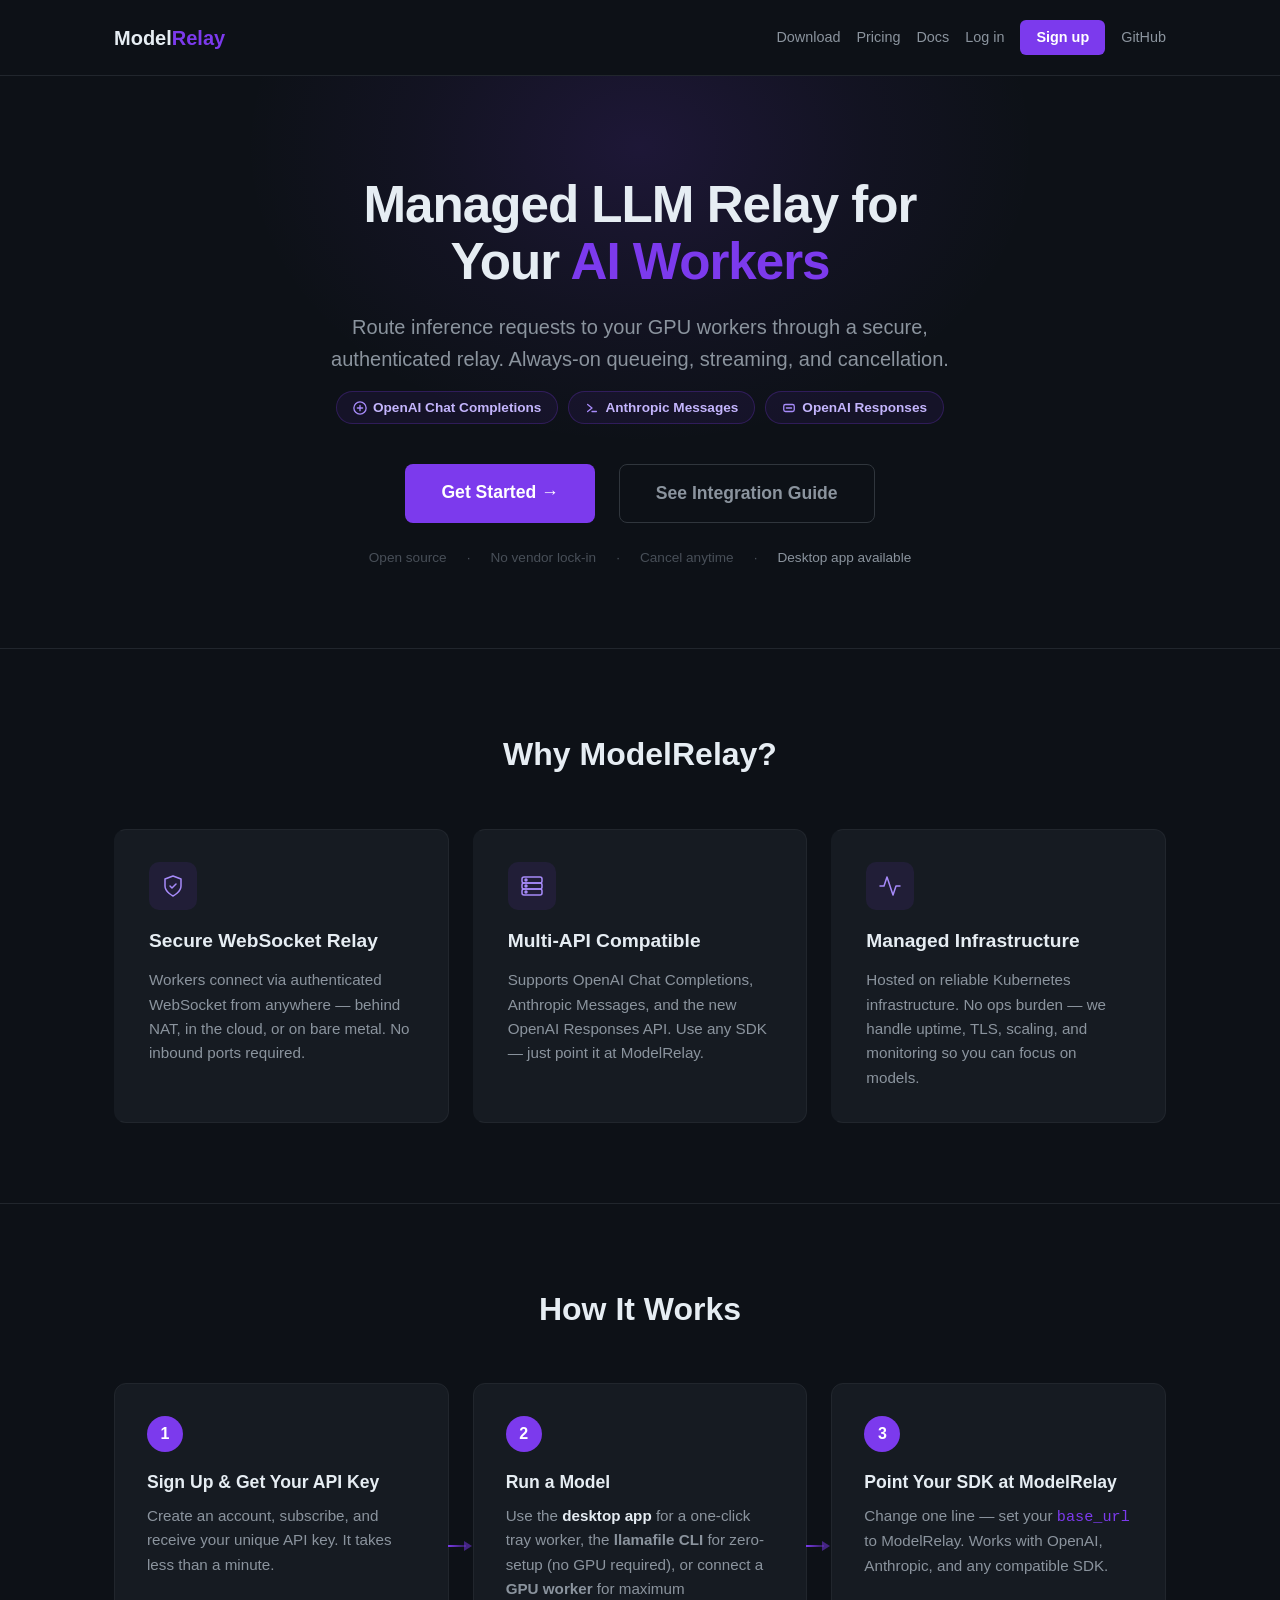
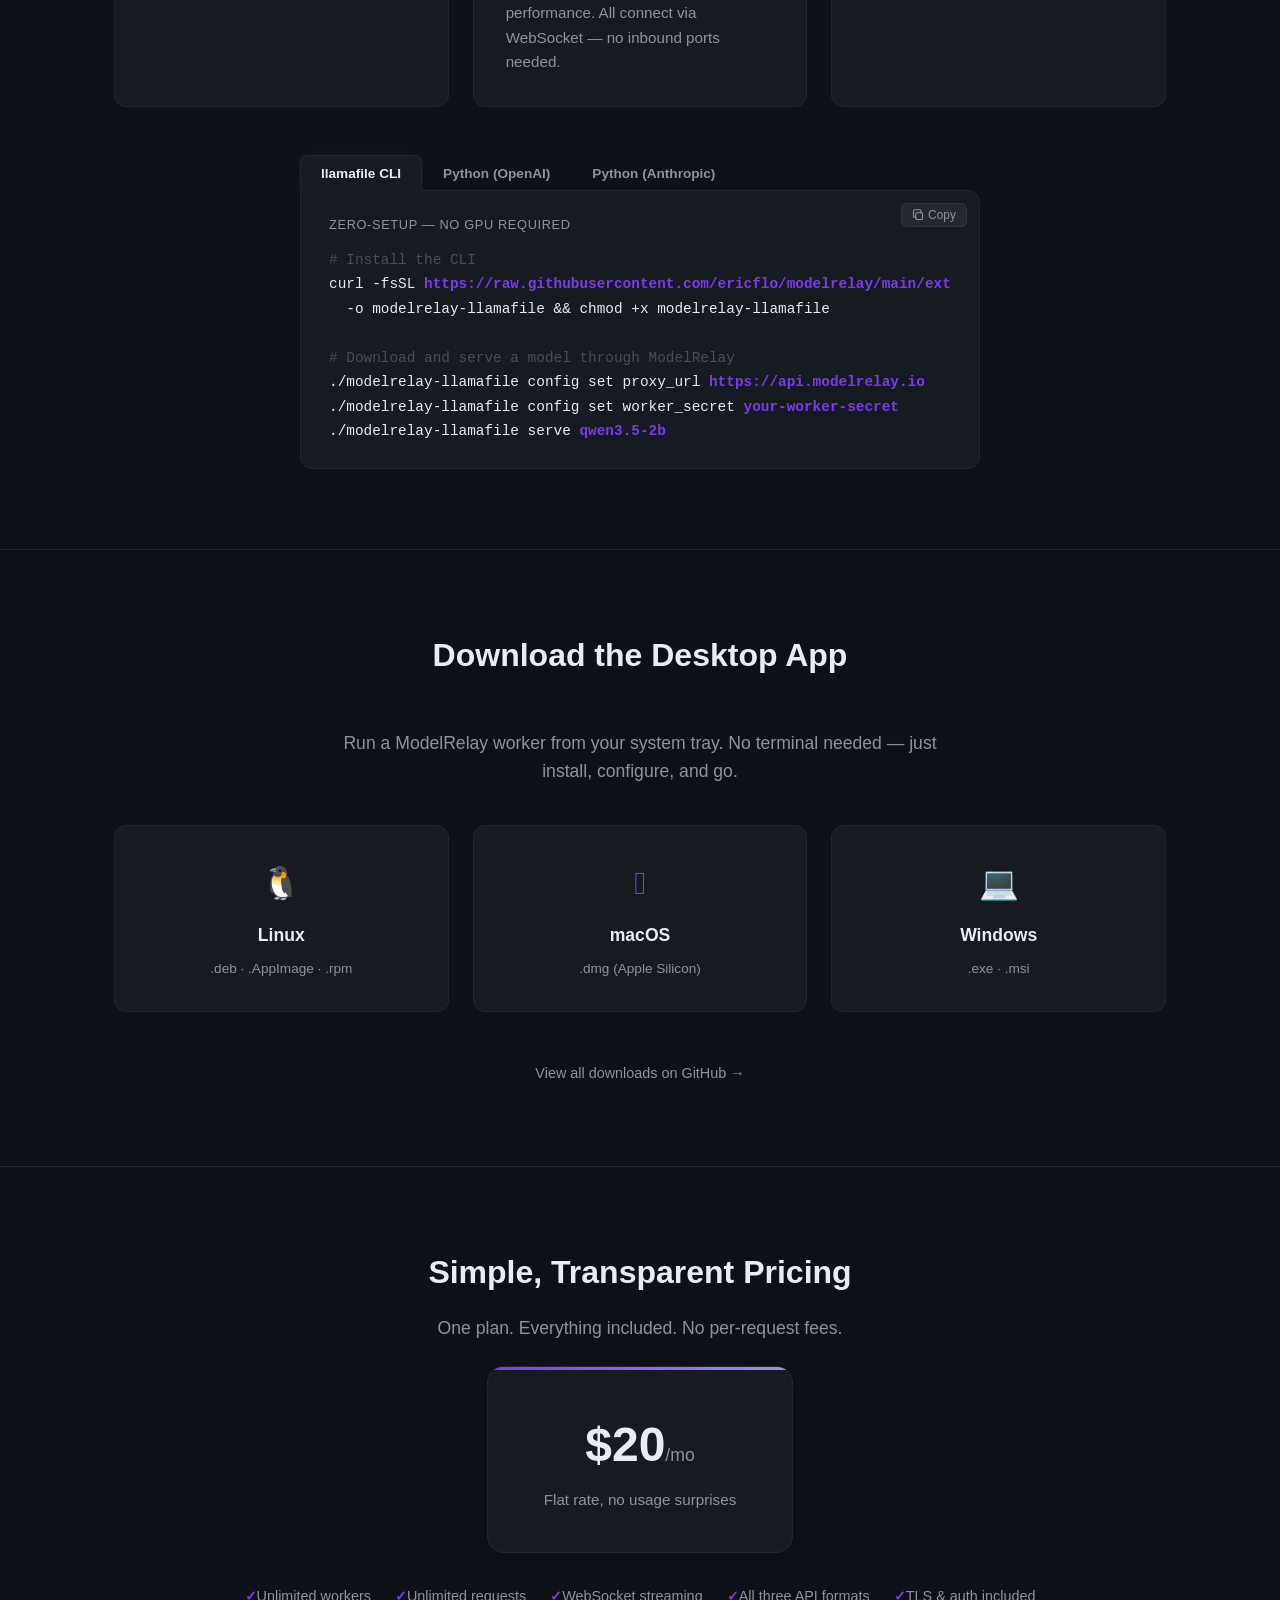
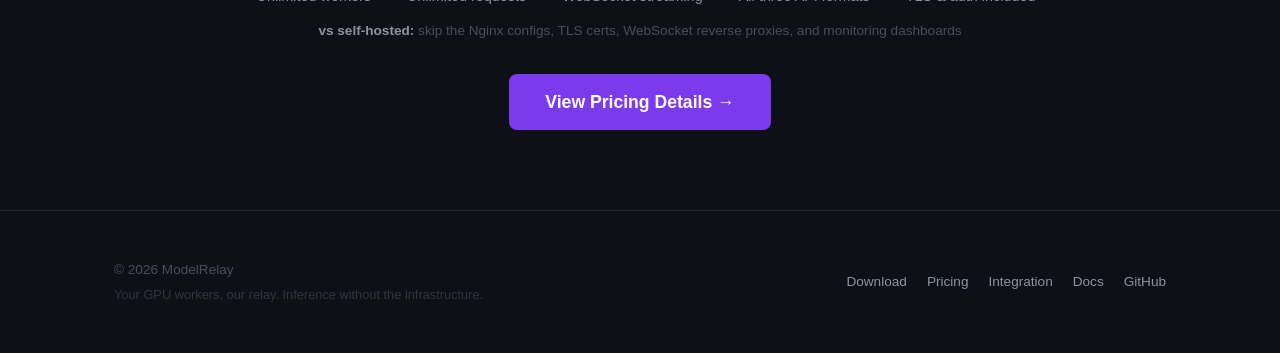
==== crates/modelrelay-cloud/templates/index.html @ edf6e0c9 "Bump landing page download links to desktop-v0.1.1" ====
<!DOCTYPE html>
<html lang="en">
<head>
  <meta charset="utf-8">
  <meta name="viewport" content="width=device-width, initial-scale=1">
  <title>ModelRelay — Managed LLM Relay for Your AI Workers</title>
  <link rel="icon" href="data:image/svg+xml,<svg xmlns='http://www.w3.org/2000/svg' viewBox='0 0 100 100'><rect width='100' height='100' rx='20' fill='%237c3aed'/><text x='50' y='72' font-size='60' font-weight='bold' text-anchor='middle' fill='white'>M</text></svg>">
  <meta name="description" content="Run your local GPU workers behind a managed cloud relay. OpenAI, Anthropic, and Responses API compatible. One endpoint, automatic load balancing, zero DevOps.">
  <link rel="canonical" href="https://modelrelay.io">
  <!-- Open Graph -->
  <meta property="og:title" content="ModelRelay — Managed LLM Relay for Your AI Workers">
  <meta property="og:description" content="Route inference to your own GPU workers through a secure relay. OpenAI, Anthropic, and Responses API compatible.">
  <meta property="og:type" content="website">
  <meta property="og:url" content="https://modelrelay.io">
  <!-- Twitter Card -->
  <meta name="twitter:card" content="summary">
  <meta name="twitter:title" content="ModelRelay — Managed LLM Relay for Your AI Workers">
  <meta name="twitter:description" content="Route inference to your own GPU workers through a secure relay. OpenAI, Anthropic, and Responses API compatible.">
  <!-- Favicon -->
  <link rel="icon" type="image/svg+xml" href="data:image/svg+xml,%3Csvg xmlns='http://www.w3.org/2000/svg' viewBox='0 0 32 32'%3E%3Crect width='32' height='32' rx='6' fill='%237c3aed'/%3E%3Cpath d='M8 10h4l4 6-4 6H8l4-6-4-6zm12 0h4l4 6-4 6h-4l4-6-4-6z' fill='white'/%3E%3C/svg%3E">
  <style>
    *, *::before, *::after { box-sizing: border-box; margin: 0; padding: 0; }
    body {
      font-family: -apple-system, BlinkMacSystemFont, "Segoe UI", Roboto, Helvetica, Arial, sans-serif;
      background: #0d1117; color: #e6edf3; line-height: 1.6;
      overflow-x: hidden;
    }
    a { color: #7c3aed; text-decoration: none; }
    a:hover { text-decoration: underline; }

    /* Skip navigation */
    .skip-nav {
      position: absolute; top: -100%; left: 16px; z-index: 1000;
      background: #7c3aed; color: #fff; padding: 8px 16px; border-radius: 0 0 8px 8px;
      font-size: 0.9rem; font-weight: 600; text-decoration: none;
      transition: top 0.2s;
    }
    .skip-nav:focus { top: 0; text-decoration: none; }

    /* Focus indicators */
    :focus-visible {
      outline: 2px solid #7c3aed;
      outline-offset: 2px;
    }
    input:focus-visible { outline: none; }

    .container { max-width: 1100px; margin: 0 auto; padding: 0 24px; }

    /* Scroll animations */
    .fade-in {
      opacity: 0; transform: translateY(24px);
      transition: opacity 0.7s ease, transform 0.7s ease;
    }
    .fade-in.visible { opacity: 1; transform: translateY(0); }

    /* Nav */
    nav { padding: 20px 0; border-bottom: 1px solid #21262d; }
    nav .container { display: flex; justify-content: space-between; align-items: center; }
    .logo { font-size: 1.25rem; font-weight: 700; color: #e6edf3; text-decoration: none; }
    .logo:hover { text-decoration: none; }
    .logo span { color: #7c3aed; }
    .nav-links { display: flex; align-items: center; gap: 16px; }
    .nav-links a { color: #8b949e; font-size: 0.9rem; }
    .nav-links a:hover { color: #e6edf3; text-decoration: none; }
    .nav-links .btn-signup {
      background: #7c3aed; color: #fff; padding: 6px 16px; border-radius: 6px;
      font-weight: 600; font-size: 0.9rem;
    }
    .nav-links .btn-signup:hover { background: #6d28d9; color: #fff; }

    /* Hamburger */
    .nav-hamburger {
      display: none; background: none; border: none; cursor: pointer; padding: 4px;
      flex-direction: column; justify-content: center; align-items: center; gap: 5px;
    }
    .nav-hamburger span {
      display: block; width: 22px; height: 2px; background: #8b949e; border-radius: 1px;
      transition: transform 0.25s, opacity 0.25s;
    }
    .nav-hamburger:hover span { background: #e6edf3; }
    .nav-hamburger.open span:nth-child(1) { transform: translateY(7px) rotate(45deg); }
    .nav-hamburger.open span:nth-child(2) { opacity: 0; }
    .nav-hamburger.open span:nth-child(3) { transform: translateY(-7px) rotate(-45deg); }

    /* Hero */
    .hero { text-align: center; padding: 100px 0 80px; position: relative; overflow: hidden; }
    .hero::before {
      content: ''; position: absolute; top: -40%; left: 50%; transform: translateX(-50%);
      width: 800px; height: 600px;
      background: radial-gradient(ellipse at center, rgba(124,58,237,0.15) 0%, rgba(124,58,237,0.05) 40%, transparent 70%);
      pointer-events: none; z-index: 0;
    }
    .hero .container { position: relative; z-index: 1; }
    .hero h1 { font-size: 3.2rem; font-weight: 800; margin-bottom: 20px; line-height: 1.12; letter-spacing: -0.02em; }
    .hero h1 span { color: #7c3aed; }
    .hero p { font-size: 1.25rem; color: #8b949e; max-width: 680px; margin: 0 auto 16px; }
    .hero .api-badges { display: flex; gap: 10px; justify-content: center; flex-wrap: wrap; margin-bottom: 40px; }
    .hero .api-badge {
      display: inline-flex; align-items: center; gap: 6px;
      padding: 5px 16px; border-radius: 20px;
      font-size: 0.85rem; font-weight: 600;
      background: rgba(124,58,237,0.08); border: 1px solid rgba(124,58,237,0.25); color: #c4b5fd;
      transition: border-color 0.2s, box-shadow 0.2s;
    }
    .hero .api-badge:hover {
      border-color: rgba(124,58,237,0.5);
      box-shadow: 0 0 12px rgba(124,58,237,0.15);
    }
    .hero .api-badge svg { flex-shrink: 0; }
    .btn {
      display: inline-block; padding: 14px 36px; background: #7c3aed; color: #fff;
      border-radius: 8px; font-size: 1.1rem; font-weight: 600;
      transition: background 0.2s, box-shadow 0.2s;
    }
    .btn:hover { background: #6d28d9; text-decoration: none; box-shadow: 0 0 20px rgba(124,58,237,0.3); }
    .btn-outline {
      display: inline-block; padding: 14px 36px; background: transparent; color: #8b949e;
      border: 1px solid #30363d; border-radius: 8px; font-size: 1.1rem; font-weight: 600;
      transition: border-color 0.2s, color 0.2s; margin-left: 12px;
    }
    .btn-outline:hover { border-color: #7c3aed; color: #e6edf3; text-decoration: none; }
    .hero-cta { display: flex; gap: 12px; justify-content: center; flex-wrap: wrap; margin-bottom: 24px; }
    .trust-signals {
      display: flex; gap: 20px; justify-content: center; flex-wrap: wrap;
      color: #484f58; font-size: 0.85rem; font-weight: 500;
    }
    .trust-signals span { display: inline-flex; align-items: center; gap: 4px; }

    /* Features */
    .features { padding: 80px 0; border-top: 1px solid #21262d; }
    .features h2 { text-align: center; font-size: 2rem; margin-bottom: 48px; }
    .feature-grid { display: grid; grid-template-columns: repeat(auto-fit, minmax(300px, 1fr)); gap: 24px; }
    .feature-card {
      background: #161b22; border: 1px solid #21262d; border-radius: 12px; padding: 32px;
      transition: transform 0.25s ease, box-shadow 0.25s ease, border-color 0.25s ease;
      border-left: 3px solid transparent;
    }
    .feature-card:hover {
      transform: translateY(-4px);
      box-shadow: 0 8px 24px rgba(0,0,0,0.3);
      border-left-color: #7c3aed;
    }
    .feature-icon {
      display: flex; align-items: center; justify-content: center;
      width: 48px; height: 48px; border-radius: 10px;
      background: rgba(124,58,237,0.1); margin-bottom: 16px;
    }
    .feature-icon svg { width: 24px; height: 24px; }
    .feature-card h3 { font-size: 1.2rem; margin-bottom: 12px; color: #e6edf3; }
    .feature-card p { color: #8b949e; font-size: 0.95rem; }

    /* How It Works */
    .how-it-works { padding: 80px 0; border-top: 1px solid #21262d; }
    .how-it-works h2 { text-align: center; font-size: 2rem; margin-bottom: 48px; }
    .steps { display: grid; grid-template-columns: repeat(auto-fit, minmax(280px, 1fr)); gap: 24px; margin-bottom: 48px; position: relative; }
    .step {
      background: #161b22; border: 1px solid #21262d; border-radius: 12px; padding: 32px;
      position: relative;
    }
    .step-number {
      display: inline-flex; align-items: center; justify-content: center;
      width: 36px; height: 36px; background: #7c3aed; color: #fff;
      border-radius: 50%; font-weight: 700; font-size: 1rem; margin-bottom: 16px;
    }
    .step h3 { font-size: 1.1rem; margin-bottom: 8px; color: #e6edf3; }
    .step p { color: #8b949e; font-size: 0.95rem; }
    .step-connector {
      display: none; position: absolute; top: 50%; right: -24px; width: 24px; height: 2px;
      z-index: 1;
    }
    .step-connector::before {
      content: ''; position: absolute; top: 0; left: 0; right: 6px; height: 2px;
      background: linear-gradient(90deg, #7c3aed, rgba(124,58,237,0.3));
    }
    .step-connector::after {
      content: ''; position: absolute; top: -4px; right: 0; width: 0; height: 0;
      border-top: 5px solid transparent; border-bottom: 5px solid transparent;
      border-left: 8px solid rgba(124,58,237,0.5);
    }
    @media (min-width: 769px) {
      .steps { grid-template-columns: repeat(3, 1fr); }
      .step-connector { display: block; }
    }

    /* Code example with copy */
    .code-example {
      background: #161b22; border: 1px solid #21262d; border-radius: 12px;
      padding: 24px 28px; max-width: 680px; margin: 0 auto; text-align: left;
      position: relative;
    }
    .code-example .code-label {
      font-size: 0.8rem; color: #8b949e; margin-bottom: 12px; text-transform: uppercase;
      letter-spacing: 0.05em;
    }
    .code-example pre {
      font-family: "SFMono-Regular", Consolas, "Liberation Mono", Menlo, monospace;
      font-size: 0.9rem; line-height: 1.7; color: #e6edf3; overflow-x: auto; margin: 0;
    }
    .code-example .comment { color: #484f58; }
    .code-example .highlight { color: #7c3aed; font-weight: 600; }
    .copy-btn {
      position: absolute; top: 12px; right: 12px;
      background: rgba(255,255,255,0.06); border: 1px solid #30363d; border-radius: 6px;
      color: #8b949e; padding: 4px 10px; font-size: 0.75rem; font-family: inherit;
      cursor: pointer; transition: color 0.15s, background 0.15s, border-color 0.15s;
      display: flex; align-items: center; gap: 4px;
    }
    .copy-btn:hover { color: #e6edf3; background: rgba(255,255,255,0.1); border-color: #484f58; }
    .copy-btn.copied { color: #3fb950; border-color: rgba(63,185,80,0.3); }

    /* Code Tabs */
    .code-tabs { display: flex; gap: 0; margin-bottom: -1px; position: relative; z-index: 1; }
    .code-tab {
      padding: 10px 20px; font-size: 0.85rem; font-weight: 600; color: #8b949e;
      background: transparent; border: 1px solid transparent; border-bottom: none;
      border-radius: 8px 8px 0 0; cursor: pointer; font-family: inherit;
      transition: color 0.15s, background 0.15s;
    }
    .code-tab:hover { color: #e6edf3; }
    .code-tab.active {
      color: #e6edf3; background: #161b22; border-color: #21262d;
      box-shadow: 0 -2px 8px rgba(124,58,237,0.08);
    }
    .code-panel { display: none; }
    .code-panel.active { display: block; }

    /* Pricing CTA */
    .pricing-cta { padding: 80px 0; border-top: 1px solid #21262d; text-align: center; }
    .pricing-cta h2 { font-size: 2rem; margin-bottom: 16px; }
    .pricing-cta p { color: #8b949e; font-size: 1.1rem; margin-bottom: 24px; }
    .pricing-card {
      display: inline-block; background: #161b22; border: 1px solid #21262d; border-radius: 16px;
      padding: 40px 56px; margin-bottom: 24px;
      box-shadow: 0 4px 24px rgba(0,0,0,0.2);
      position: relative; overflow: hidden;
    }
    .pricing-card::before {
      content: ''; position: absolute; top: 0; left: 0; right: 0; height: 3px;
      background: linear-gradient(90deg, #7c3aed, #a78bfa);
    }
    .price-highlight { font-size: 3rem; font-weight: 800; color: #e6edf3; margin-bottom: 4px; }
    .price-highlight .price-unit { font-size: 1.1rem; font-weight: 400; color: #8b949e; }
    .price-detail { color: #8b949e; margin-bottom: 0; font-size: 0.95rem; }
    .pricing-cta .includes { display: flex; flex-wrap: wrap; gap: 12px 24px; justify-content: center; margin-bottom: 12px; color: #8b949e; font-size: 0.9rem; }
    .pricing-cta .includes span::before { content: "\2713 "; color: #7c3aed; font-weight: 700; }
    .pricing-compare {
      font-size: 0.85rem; color: #484f58; margin-bottom: 32px;
    }
    .pricing-compare strong { color: #8b949e; font-weight: 600; }

    /* Footer */
    footer { padding: 48px 0; border-top: 1px solid #21262d; }
    .footer-content { display: flex; justify-content: space-between; align-items: center; flex-wrap: wrap; gap: 16px; }
    .footer-left { color: #484f58; font-size: 0.85rem; }
    .footer-tagline { color: #30363d; font-size: 0.8rem; margin-top: 4px; }
    .footer-links { display: flex; gap: 20px; }
    .footer-links a { color: #8b949e; font-size: 0.85rem; }
    .footer-links a:hover { color: #e6edf3; }

    /* Tablet */
    @media (max-width: 768px) {
      .hero { padding: 64px 0 48px; }
      .hero h1 { font-size: 2rem; }
      .hero p { font-size: 1.05rem; }
      .hero::before { width: 500px; height: 400px; }
      .features, .how-it-works, .pricing-cta { padding: 48px 0; }
      .features h2, .how-it-works h2, .pricing-cta h2 { font-size: 1.6rem; margin-bottom: 32px; }
      .feature-grid, .steps { grid-template-columns: 1fr; }
      .code-example pre { font-size: 0.8rem; }
      .nav-hamburger { display: flex; }
      .nav-links {
        display: none; position: absolute; top: 100%; left: 0; right: 0;
        flex-direction: column; align-items: stretch; gap: 0;
        background: #161b22; border-bottom: 1px solid #21262d;
        padding: 8px 24px 16px; z-index: 100;
      }
      .nav-links.open { display: flex; }
      .nav-links a { font-size: 0.9rem; padding: 10px 0; border-bottom: 1px solid #21262d; }
      .nav-links a:last-child { border-bottom: none; }
      .nav-links .btn-signup { text-align: center; margin-top: 8px; border-bottom: none; }
      .btn-outline { margin-left: 0; }
      .pricing-card { padding: 32px 28px; }
      .footer-content { flex-direction: column; text-align: center; }
    }

    /* Mobile */
    @media (max-width: 480px) {
      .container { padding: 0 16px; }
      .hero { padding: 48px 0 36px; }
      .hero h1 { font-size: 1.6rem; }
      .hero p { font-size: 0.95rem; margin-bottom: 12px; }
      .hero-cta { flex-direction: column; }
      .hero::before { width: 360px; height: 300px; }
      .btn, .btn-outline { display: block; width: 100%; text-align: center; padding: 14px 20px; margin-left: 0; }
      .features, .how-it-works, .pricing-cta { padding: 36px 0; }
      .features h2, .how-it-works h2, .pricing-cta h2 { font-size: 1.4rem; margin-bottom: 24px; }
      .feature-card, .step { padding: 24px; }
      .code-example { padding: 16px; }
      .code-example pre { font-size: 0.75rem; }
      .price-highlight { font-size: 2.2rem; }
      .pricing-card { padding: 28px 20px; }
      .nav-links .btn-signup { padding: 10px 12px; }
      .trust-signals { flex-direction: column; gap: 6px; }
    }
  </style>
</head>
<body>
  <a href="#main-content" class="skip-nav">Skip to content</a>
  <nav role="navigation" aria-label="Main navigation">
    <div class="container">
      <a href="/" class="logo">Model<span>Relay</span></a>
      <button class="nav-hamburger" aria-label="Toggle menu" onclick="this.classList.toggle('open');this.nextElementSibling.classList.toggle('open')">
        <span></span><span></span><span></span>
      </button>
      <div class="nav-links">
        <a href="#download">Download</a>
        <a href="/pricing">Pricing</a>
        <a href="https://ericflo.github.io/modelrelay/" target="_blank" rel="noopener">Docs</a>
        <a href="/login">Log in</a>
        <a class="btn-signup" href="/signup">Sign up</a>
        <a href="https://github.com/ericflo/modelrelay" target="_blank" rel="noopener">GitHub</a>
      </div>
    </div>
  </nav>

  <main id="main-content">
  <section class="hero">
    <div class="container">
      <h1>Managed LLM Relay for<br>Your <span>AI Workers</span></h1>
      <p>Route inference requests to your GPU workers through a secure, authenticated relay. Always-on queueing, streaming, and cancellation.</p>
      <div class="api-badges">
        <span class="api-badge">
          <svg viewBox="0 0 16 16" width="14" height="14" fill="none"><circle cx="8" cy="8" r="7" stroke="#a78bfa" stroke-width="1.5"/><path d="M5 8h6M8 5v6" stroke="#a78bfa" stroke-width="1.5" stroke-linecap="round"/></svg>
          OpenAI Chat Completions
        </span>
        <span class="api-badge">
          <svg viewBox="0 0 16 16" width="14" height="14" fill="none"><path d="M3 4l5 4-5 4" stroke="#a78bfa" stroke-width="1.5" stroke-linecap="round" stroke-linejoin="round"/><path d="M8 12h5" stroke="#a78bfa" stroke-width="1.5" stroke-linecap="round"/></svg>
          Anthropic Messages
        </span>
        <span class="api-badge">
          <svg viewBox="0 0 16 16" width="14" height="14" fill="none"><rect x="2" y="4" width="12" height="8" rx="2" stroke="#a78bfa" stroke-width="1.5"/><path d="M5 8h6" stroke="#a78bfa" stroke-width="1.5" stroke-linecap="round"/></svg>
          OpenAI Responses
        </span>
      </div>
      <div class="hero-cta">
        <a class="btn" href="/signup">Get Started &rarr;</a>
        <a class="btn-outline" href="/integrate">See Integration Guide</a>
      </div>
      <div class="trust-signals">
        <span>Open source</span>
        <span>&middot;</span>
        <span>No vendor lock-in</span>
        <span>&middot;</span>
        <span>Cancel anytime</span>
        <span>&middot;</span>
        <span><a href="https://github.com/ericflo/modelrelay/releases/latest" target="_blank" rel="noopener" style="color:#8b949e;">Desktop app available</a></span>
      </div>
    </div>
  </section>

  <section class="features">
    <div class="container">
      <h2>Why ModelRelay?</h2>
      <div class="feature-grid">
        <div class="feature-card fade-in">
          <div class="feature-icon">
            <svg viewBox="0 0 24 24" fill="none" stroke="#a78bfa" stroke-width="1.5" stroke-linecap="round" stroke-linejoin="round">
              <path d="M12 22s8-4 8-10V5l-8-3-8 3v7c0 6 8 10 8 10z"/>
              <path d="M9 12l2 2 4-4"/>
            </svg>
          </div>
          <h3>Secure WebSocket Relay</h3>
          <p>Workers connect via authenticated WebSocket from anywhere &mdash; behind NAT, in the cloud, or on bare metal. No inbound ports required.</p>
        </div>
        <div class="feature-card fade-in">
          <div class="feature-icon">
            <svg viewBox="0 0 24 24" fill="none" stroke="#a78bfa" stroke-width="1.5" stroke-linecap="round" stroke-linejoin="round">
              <rect x="2" y="3" width="20" height="6" rx="2"/>
              <rect x="2" y="9" width="20" height="6" rx="2"/>
              <rect x="2" y="15" width="20" height="6" rx="2"/>
              <circle cx="6" cy="6" r="1" fill="#a78bfa"/>
              <circle cx="6" cy="12" r="1" fill="#a78bfa"/>
              <circle cx="6" cy="18" r="1" fill="#a78bfa"/>
            </svg>
          </div>
          <h3>Multi-API Compatible</h3>
          <p>Supports OpenAI Chat Completions, Anthropic Messages, and the new OpenAI Responses API. Use any SDK &mdash; just point it at ModelRelay.</p>
        </div>
        <div class="feature-card fade-in">
          <div class="feature-icon">
            <svg viewBox="0 0 24 24" fill="none" stroke="#a78bfa" stroke-width="1.5" stroke-linecap="round" stroke-linejoin="round">
              <path d="M22 12h-4l-3 9L9 3l-3 9H2"/>
            </svg>
          </div>
          <h3>Managed Infrastructure</h3>
          <p>Hosted on reliable Kubernetes infrastructure. No ops burden &mdash; we handle uptime, TLS, scaling, and monitoring so you can focus on models.</p>
        </div>
      </div>
    </div>
  </section>

  <section class="how-it-works">
    <div class="container">
      <h2>How It Works</h2>
      <div class="steps">
        <div class="step fade-in">
          <div class="step-number">1</div>
          <h3>Sign Up &amp; Get Your API Key</h3>
          <p>Create an account, subscribe, and receive your unique API key. It takes less than a minute.</p>
          <div class="step-connector"></div>
        </div>
        <div class="step fade-in">
          <div class="step-number">2</div>
          <h3>Run a Model</h3>
          <p>Use the <strong><a href="#download" style="color:#e6edf3">desktop app</a></strong> for a one-click tray worker, the <strong>llamafile CLI</strong> for zero-setup (no GPU required), or connect a <strong>GPU worker</strong> for maximum performance. All connect via WebSocket &mdash; no inbound ports needed.</p>
          <div class="step-connector"></div>
        </div>
        <div class="step fade-in">
          <div class="step-number">3</div>
          <h3>Point Your SDK at ModelRelay</h3>
          <p>Change one line &mdash; set your <code style="color:#7c3aed">base_url</code> to ModelRelay. Works with OpenAI, Anthropic, and any compatible SDK.</p>
        </div>
      </div>
      <div class="fade-in" style="max-width: 680px; margin: 0 auto;">
        <div class="code-tabs">
          <button class="code-tab active" onclick="switchTab('llamafile')">llamafile CLI</button>
          <button class="code-tab" onclick="switchTab('python')">Python (OpenAI)</button>
          <button class="code-tab" onclick="switchTab('anthropic')">Python (Anthropic)</button>
        </div>
        <div class="code-example" id="panel-llamafile" style="border-radius: 0 12px 12px 12px;">
          <button class="copy-btn" onclick="copyCode(this)">
            <svg width="12" height="12" viewBox="0 0 16 16" fill="none" stroke="currentColor" stroke-width="1.5" stroke-linecap="round"><rect x="5" y="5" width="9" height="9" rx="1.5"/><path d="M5 11H3.5A1.5 1.5 0 012 9.5v-7A1.5 1.5 0 013.5 1h7A1.5 1.5 0 0112 2.5V5"/></svg>
            Copy
          </button>
          <div class="code-label">Zero-setup &mdash; no GPU required</div>
          <pre><span class="comment"># Install the CLI</span>
curl -fsSL <span class="highlight">https://raw.githubusercontent.com/ericflo/modelrelay/main/extras/modelrelay-llamafile</span> \
  -o modelrelay-llamafile &amp;&amp; chmod +x modelrelay-llamafile

<span class="comment"># Download and serve a model through ModelRelay</span>
./modelrelay-llamafile config set proxy_url <span class="highlight">https://api.modelrelay.io</span>
./modelrelay-llamafile config set worker_secret <span class="highlight">your-worker-secret</span>
./modelrelay-llamafile serve <span class="highlight">qwen3.5-2b</span></pre>
        </div>
        <div class="code-example code-panel" id="panel-python" style="border-radius: 0 12px 12px 12px;">
          <button class="copy-btn" onclick="copyCode(this)">
            <svg width="12" height="12" viewBox="0 0 16 16" fill="none" stroke="currentColor" stroke-width="1.5" stroke-linecap="round"><rect x="5" y="5" width="9" height="9" rx="1.5"/><path d="M5 11H3.5A1.5 1.5 0 012 9.5v-7A1.5 1.5 0 013.5 1h7A1.5 1.5 0 0112 2.5V5"/></svg>
            Copy
          </button>
          <div class="code-label">Python &mdash; OpenAI SDK</div>
          <pre><span class="comment"># Just change the base_url to your ModelRelay endpoint</span>
from openai import OpenAI

client = OpenAI(
    base_url=<span class="highlight">"https://api.modelrelay.io/v1"</span>,
    api_key=<span class="highlight">"your-modelrelay-api-key"</span>,
)

response = client.chat.completions.create(
    model=<span class="highlight">"your-model"</span>,
    messages=[{"role": "user", "content": "Hello!"}],
)
print(response.choices[0].message.content)</pre>
        </div>
        <div class="code-example code-panel" id="panel-anthropic" style="border-radius: 0 12px 12px 12px;">
          <button class="copy-btn" onclick="copyCode(this)">
            <svg width="12" height="12" viewBox="0 0 16 16" fill="none" stroke="currentColor" stroke-width="1.5" stroke-linecap="round"><rect x="5" y="5" width="9" height="9" rx="1.5"/><path d="M5 11H3.5A1.5 1.5 0 012 9.5v-7A1.5 1.5 0 013.5 1h7A1.5 1.5 0 0112 2.5V5"/></svg>
            Copy
          </button>
          <div class="code-label">Python &mdash; Anthropic SDK</div>
          <pre><span class="comment"># Point the Anthropic SDK at your ModelRelay endpoint</span>
from anthropic import Anthropic

client = Anthropic(
    base_url=<span class="highlight">"https://api.modelrelay.io"</span>,
    api_key=<span class="highlight">"your-modelrelay-api-key"</span>,
)

message = client.messages.create(
    model=<span class="highlight">"your-model"</span>,
    max_tokens=1024,
    messages=[{"role": "user", "content": "Hello!"}],
)
print(message.content[0].text)</pre>
        </div>
      </div>
      <script>
        function switchTab(tab) {
          document.querySelectorAll('.code-tab').forEach(function(t) { t.classList.remove('active'); });
          ['llamafile', 'python', 'anthropic'].forEach(function(id) {
            document.getElementById('panel-' + id).style.display = 'none';
            document.getElementById('panel-' + id).classList.remove('active');
          });
          document.getElementById('panel-' + tab).style.display = 'block';
          document.getElementById('panel-' + tab).classList.add('active');
          event.currentTarget.classList.add('active');
        }
        function copyCode(btn) {
          var pre = btn.parentElement.querySelector('pre');
          var text = pre.textContent || pre.innerText;
          navigator.clipboard.writeText(text).then(function() {
            btn.classList.add('copied');
            btn.innerHTML = '<svg width="12" height="12" viewBox="0 0 16 16" fill="none" stroke="currentColor" stroke-width="2" stroke-linecap="round"><path d="M3 8.5l3.5 3.5 6.5-8"/></svg> Copied';
            setTimeout(function() {
              btn.classList.remove('copied');
              btn.innerHTML = '<svg width="12" height="12" viewBox="0 0 16 16" fill="none" stroke="currentColor" stroke-width="1.5" stroke-linecap="round"><rect x="5" y="5" width="9" height="9" rx="1.5"/><path d="M5 11H3.5A1.5 1.5 0 012 9.5v-7A1.5 1.5 0 013.5 1h7A1.5 1.5 0 0112 2.5V5"/></svg> Copy';
            }, 2000);
          });
        }
      </script>
    </div>
  </section>

  <section class="how-it-works" id="download">
    <div class="container">
      <h2 class="fade-in">Download the Desktop App</h2>
      <p class="fade-in" style="text-align:center;color:#8b949e;font-size:1.1rem;max-width:600px;margin:0 auto 40px;">Run a ModelRelay worker from your system tray. No terminal needed &mdash; just install, configure, and go.</p>
      <div class="steps" style="grid-template-columns:repeat(auto-fit,minmax(200px,1fr));">
        <a href="https://github.com/ericflo/modelrelay/releases/download/desktop-v0.1.1/ModelRelay_0.1.1_amd64.deb" class="step fade-in" style="text-decoration:none;text-align:center;transition:border-color 0.2s,transform 0.15s;" onmouseover="this.style.borderColor='#7c3aed';this.style.transform='translateY(-2px)'" onmouseout="this.style.borderColor='#21262d';this.style.transform='none'">
          <div style="font-size:2rem;margin-bottom:12px;">&#128039;</div>
          <h3>Linux</h3>
          <p style="font-size:0.85rem;">.deb &middot; .AppImage &middot; .rpm</p>
        </a>
        <a href="https://github.com/ericflo/modelrelay/releases/download/desktop-v0.1.1/ModelRelay_0.1.1_aarch64.dmg" class="step fade-in" style="text-decoration:none;text-align:center;transition:border-color 0.2s,transform 0.15s;" onmouseover="this.style.borderColor='#7c3aed';this.style.transform='translateY(-2px)'" onmouseout="this.style.borderColor='#21262d';this.style.transform='none'">
          <div style="font-size:2rem;margin-bottom:12px;">&#63743;</div>
          <h3>macOS</h3>
          <p style="font-size:0.85rem;">.dmg (Apple Silicon)</p>
        </a>
        <a href="https://github.com/ericflo/modelrelay/releases/download/desktop-v0.1.1/ModelRelay_0.1.1_x64-setup.exe" class="step fade-in" style="text-decoration:none;text-align:center;transition:border-color 0.2s,transform 0.15s;" onmouseover="this.style.borderColor='#7c3aed';this.style.transform='translateY(-2px)'" onmouseout="this.style.borderColor='#21262d';this.style.transform='none'">
          <div style="font-size:2rem;margin-bottom:12px;">&#128187;</div>
          <h3>Windows</h3>
          <p style="font-size:0.85rem;">.exe &middot; .msi</p>
        </a>
      </div>
      <p class="fade-in" style="text-align:center;margin-top:16px;"><a href="https://github.com/ericflo/modelrelay/releases/latest" target="_blank" rel="noopener" style="color:#8b949e;font-size:0.9rem;">View all downloads on GitHub &rarr;</a></p>
    </div>
  </section>

  <section class="pricing-cta">
    <div class="container">
      <h2 class="fade-in">Simple, Transparent Pricing</h2>
      <p class="fade-in">One plan. Everything included. No per-request fees.</p>
      <div class="pricing-card fade-in">
        <div class="price-highlight">$20<span class="price-unit">/mo</span></div>
        <div class="price-detail">Flat rate, no usage surprises</div>
      </div>
      <div class="includes fade-in">
        <span>Unlimited workers</span>
        <span>Unlimited requests</span>
        <span>WebSocket streaming</span>
        <span>All three API formats</span>
        <span>TLS &amp; auth included</span>
      </div>
      <div class="pricing-compare fade-in">
        <strong>vs self-hosted:</strong> skip the Nginx configs, TLS certs, WebSocket reverse proxies, and monitoring dashboards
      </div>
      <a class="btn fade-in" href="/pricing">View Pricing Details &rarr;</a>
    </div>
  </section>
  </main>

  <footer role="contentinfo">
    <div class="container">
      <div class="footer-content">
        <div class="footer-left">
          &copy; 2026 ModelRelay
          <div class="footer-tagline">Your GPU workers, our relay. Inference without the infrastructure.</div>
        </div>
        <div class="footer-links">
          <a href="#download">Download</a>
          <a href="/pricing">Pricing</a>
          <a href="/integrate">Integration</a>
          <a href="https://ericflo.github.io/modelrelay/" target="_blank" rel="noopener">Docs</a>
          <a href="https://github.com/ericflo/modelrelay" target="_blank" rel="noopener">GitHub</a>
        </div>
      </div>
    </div>
  </footer>

  <script>
    (function() {
      var observer = new IntersectionObserver(function(entries) {
        entries.forEach(function(entry) {
          if (entry.isIntersecting) {
            entry.target.classList.add('visible');
            observer.unobserve(entry.target);
          }
        });
      }, { threshold: 0.1, rootMargin: '0px 0px -40px 0px' });
      document.querySelectorAll('.fade-in').forEach(function(el) {
        observer.observe(el);
      });
    })();
  </script>
</body>
</html>
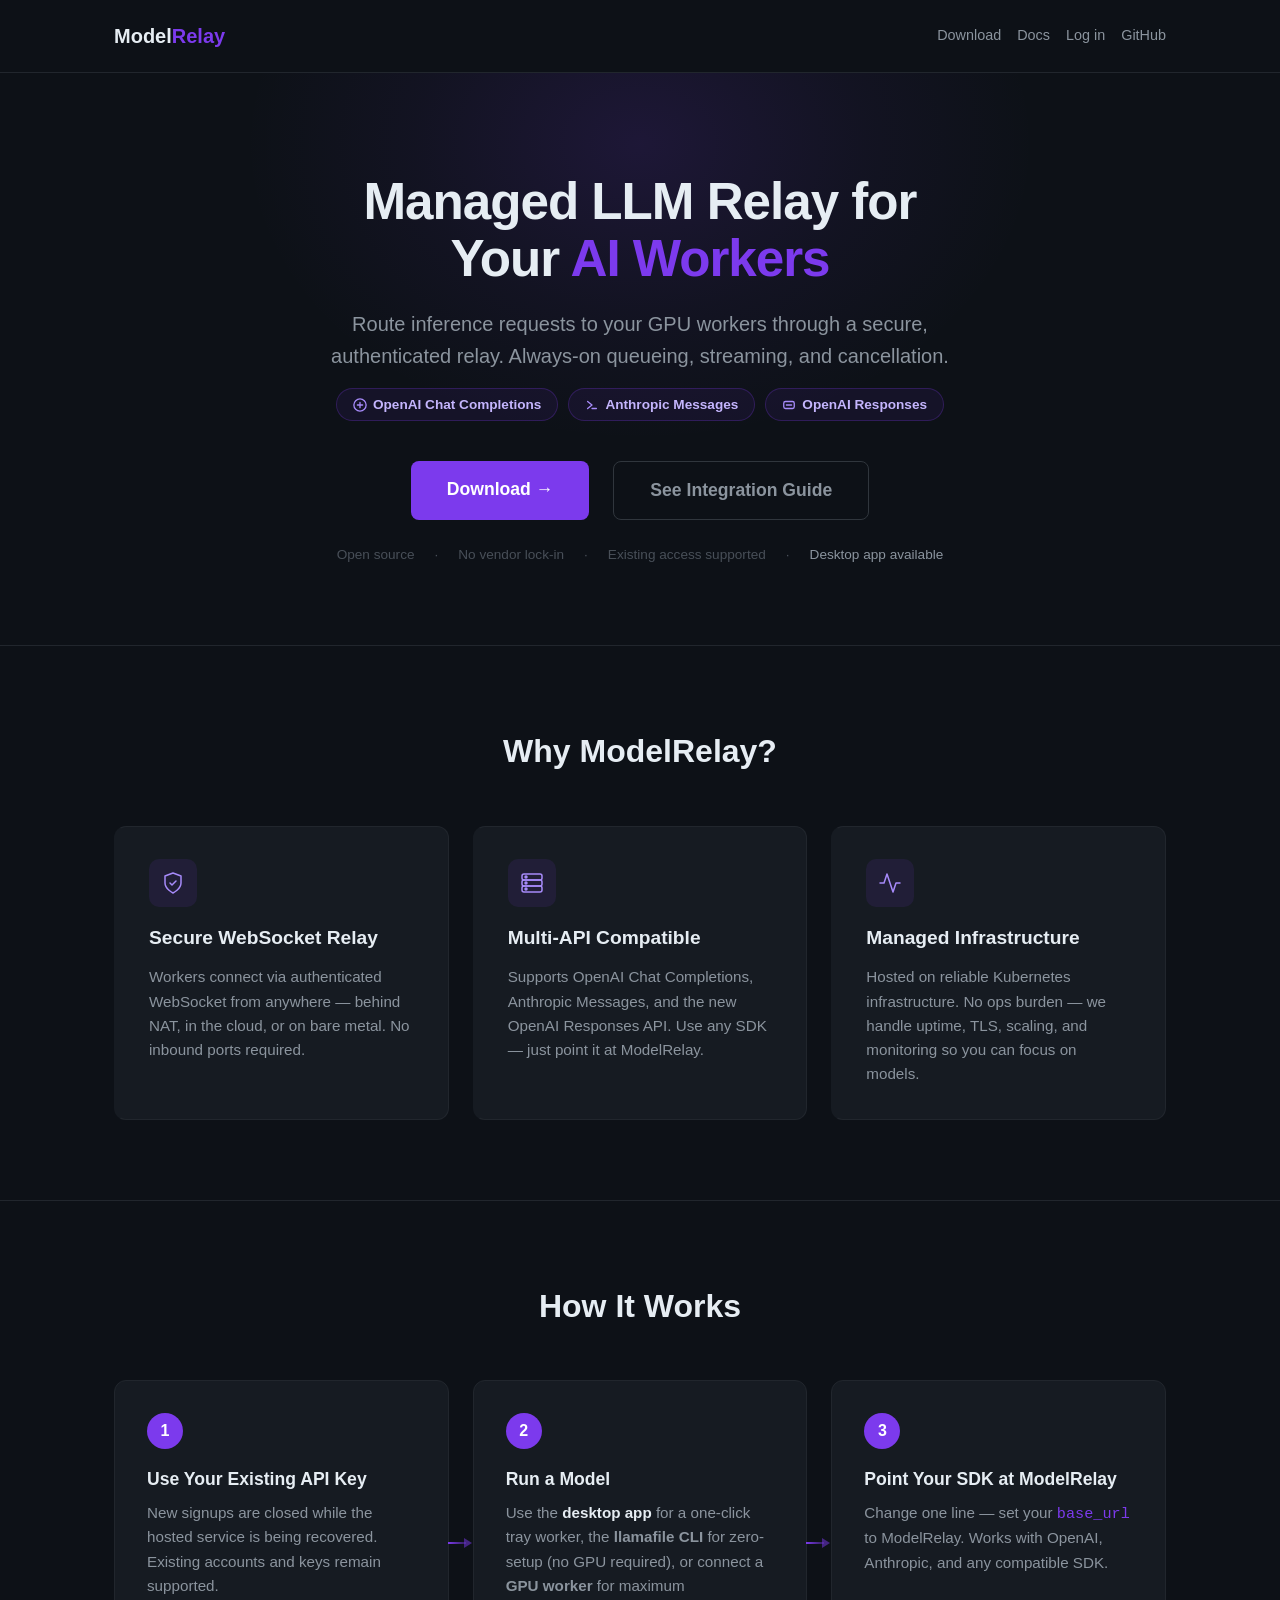
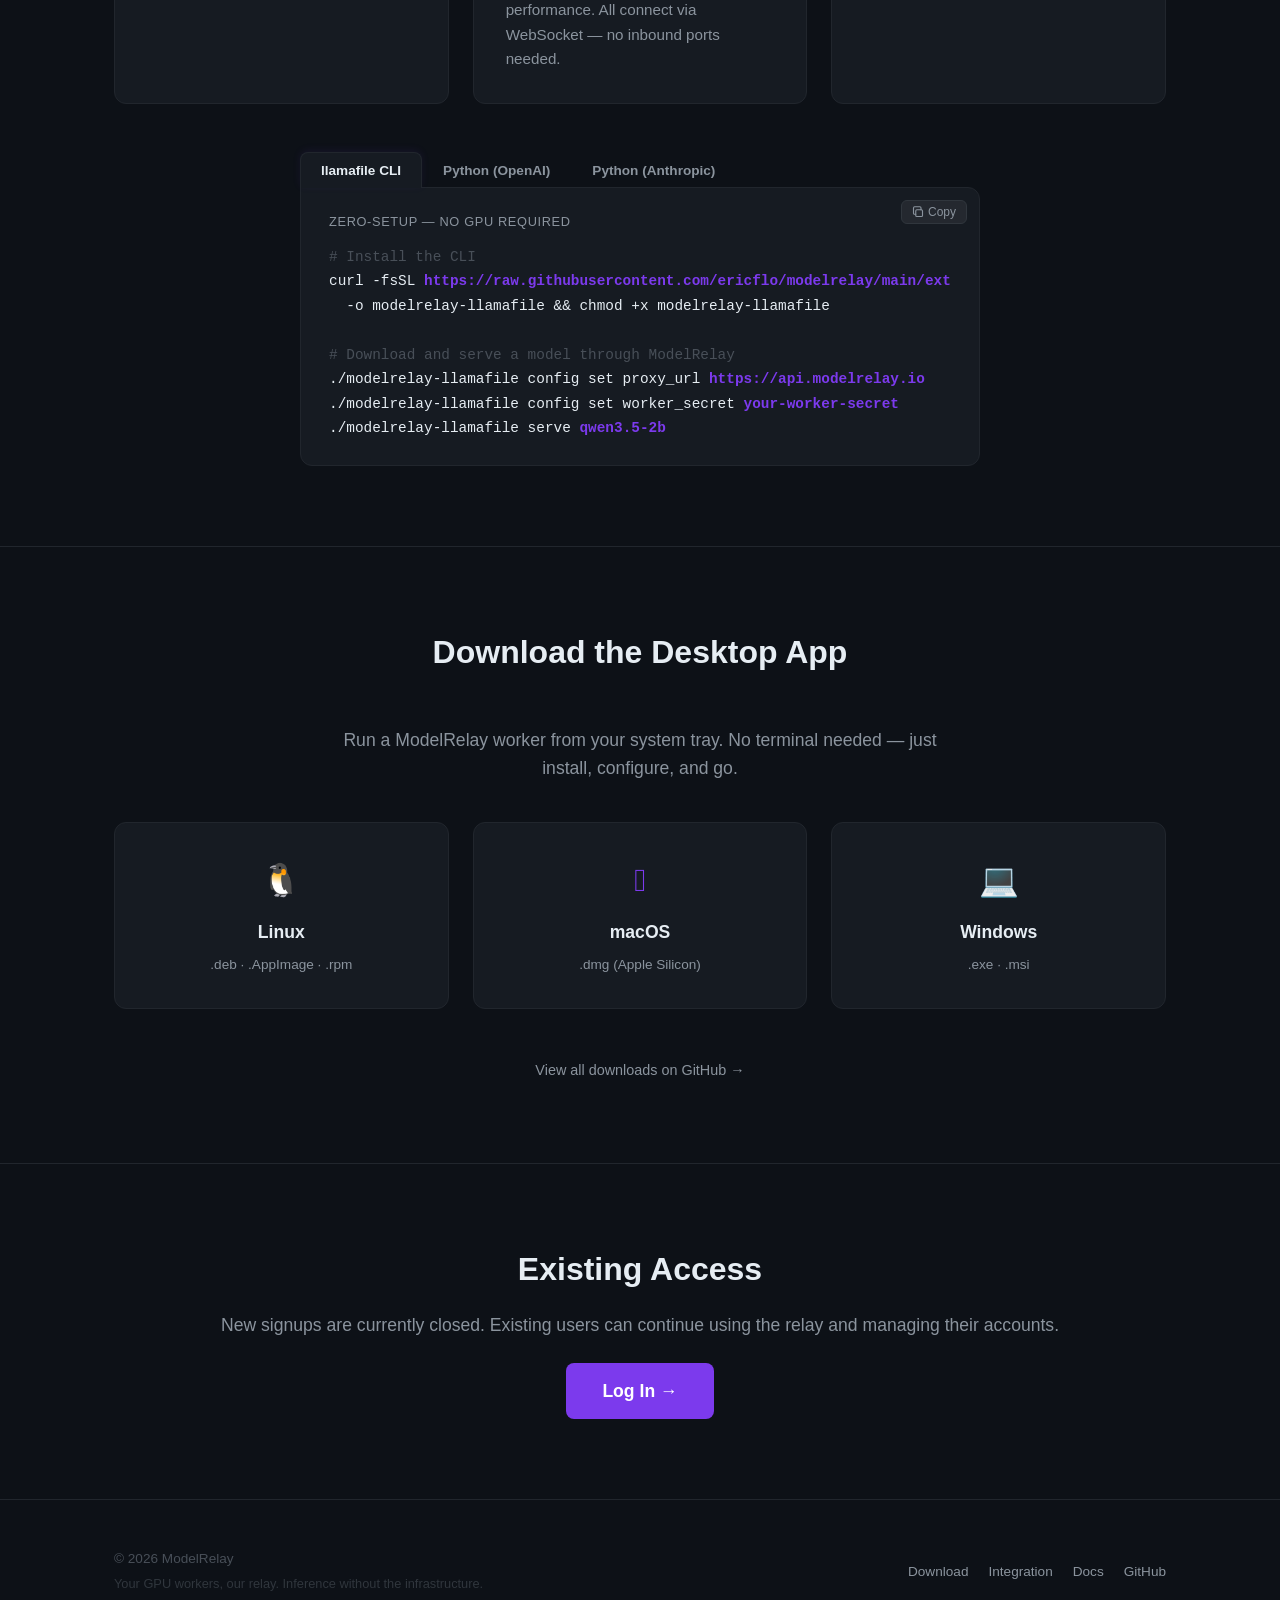
==== commit 911308c5: "Close hosted signup for recovery cutover" ====
--- a/crates/modelrelay-cloud/templates/index.html
+++ b/crates/modelrelay-cloud/templates/index.html
@@ -4,20 +4,67 @@
   <meta charset="utf-8">
   <meta name="viewport" content="width=device-width, initial-scale=1">
   <title>ModelRelay — Managed LLM Relay for Your AI Workers</title>
-  <link rel="icon" href="data:image/svg+xml,<svg xmlns='http://www.w3.org/2000/svg' viewBox='0 0 100 100'><rect width='100' height='100' rx='20' fill='%237c3aed'/><text x='50' y='72' font-size='60' font-weight='bold' text-anchor='middle' fill='white'>M</text></svg>">
+  <link rel="icon" type="image/png" sizes="32x32" href="/favicon-32.png">
+  <link rel="icon" type="image/png" sizes="512x512" href="/icon-512.png">
+  <link rel="apple-touch-icon" sizes="180x180" href="/apple-touch-icon.png">
+  <link rel="shortcut icon" href="/favicon.ico">
   <meta name="description" content="Run your local GPU workers behind a managed cloud relay. OpenAI, Anthropic, and Responses API compatible. One endpoint, automatic load balancing, zero DevOps.">
-  <link rel="canonical" href="https://modelrelay.io">
+  <link rel="canonical" href="https://modelrelay.io/">
   <!-- Open Graph -->
   <meta property="og:title" content="ModelRelay — Managed LLM Relay for Your AI Workers">
   <meta property="og:description" content="Route inference to your own GPU workers through a secure relay. OpenAI, Anthropic, and Responses API compatible.">
   <meta property="og:type" content="website">
-  <meta property="og:url" content="https://modelrelay.io">
+  <meta property="og:url" content="https://modelrelay.io/">
+  <meta property="og:image" content="https://modelrelay.io/og-image.png">
+  <meta property="og:image:width" content="1200">
+  <meta property="og:image:height" content="630">
+  <meta property="og:image:alt" content="ModelRelay — Managed LLM Relay for Your AI Workers">
   <!-- Twitter Card -->
-  <meta name="twitter:card" content="summary">
+  <meta name="twitter:card" content="summary_large_image">
   <meta name="twitter:title" content="ModelRelay — Managed LLM Relay for Your AI Workers">
   <meta name="twitter:description" content="Route inference to your own GPU workers through a secure relay. OpenAI, Anthropic, and Responses API compatible.">
-  <!-- Favicon -->
-  <link rel="icon" type="image/svg+xml" href="data:image/svg+xml,%3Csvg xmlns='http://www.w3.org/2000/svg' viewBox='0 0 32 32'%3E%3Crect width='32' height='32' rx='6' fill='%237c3aed'/%3E%3Cpath d='M8 10h4l4 6-4 6H8l4-6-4-6zm12 0h4l4 6-4 6h-4l4-6-4-6z' fill='white'/%3E%3C/svg%3E">
+  <meta name="twitter:image" content="https://modelrelay.io/og-image.png">
+  <meta name="twitter:image:alt" content="ModelRelay — Managed LLM Relay for Your AI Workers">
+  <script type="application/ld+json">
+  {
+    "@context": "https://schema.org",
+    "@type": "Organization",
+    "name": "ModelRelay",
+    "url": "https://modelrelay.io",
+    "logo": "https://modelrelay.io/icon-512.png",
+    "sameAs": [
+      "https://github.com/ericflo/modelrelay"
+    ]
+  }
+  </script>
+  <script type="application/ld+json">
+  {
+    "@context": "https://schema.org",
+    "@type": "SoftwareApplication",
+    "name": "ModelRelay",
+    "description": "Run your local GPU workers behind a managed cloud relay. OpenAI, Anthropic, and Responses API compatible.",
+    "applicationCategory": "DeveloperApplication",
+    "operatingSystem": "Windows, macOS, Linux",
+    "url": "https://modelrelay.io",
+    "offers": {
+      "@type": "Offer",
+      "price": "20",
+      "priceCurrency": "USD",
+      "priceSpecification": {
+        "@type": "UnitPriceSpecification",
+        "price": "20",
+        "priceCurrency": "USD",
+        "unitCode": "MON"
+      }
+    },
+    "publisher": {
+      "@type": "Organization",
+      "name": "ModelRelay",
+      "url": "https://modelrelay.io"
+    }
+  }
+  </script>
+  <!-- Favicon (duplicate links removed; primary set is above) -->
   <style>
     *, *::before, *::after { box-sizing: border-box; margin: 0; padding: 0; }
     body {
@@ -314,10 +361,8 @@
       </button>
       <div class="nav-links">
         <a href="#download">Download</a>
-        <a href="/pricing">Pricing</a>
         <a href="https://ericflo.github.io/modelrelay/" target="_blank" rel="noopener">Docs</a>
         <a href="/login">Log in</a>
-        <a class="btn-signup" href="/signup">Sign up</a>
         <a href="https://github.com/ericflo/modelrelay" target="_blank" rel="noopener">GitHub</a>
       </div>
     </div>
@@ -343,7 +388,7 @@
         </span>
       </div>
       <div class="hero-cta">
-        <a class="btn" href="/signup">Get Started &rarr;</a>
+        <a class="btn" href="#download">Download &rarr;</a>
         <a class="btn-outline" href="/integrate">See Integration Guide</a>
       </div>
       <div class="trust-signals">
@@ -351,9 +396,9 @@
         <span>&middot;</span>
         <span>No vendor lock-in</span>
         <span>&middot;</span>
-        <span>Cancel anytime</span>
+        <span>Existing access supported</span>
         <span>&middot;</span>
-        <span><a href="https://github.com/ericflo/modelrelay/releases/latest" target="_blank" rel="noopener" style="color:#8b949e;">Desktop app available</a></span>
+        <span><a href="#download" style="color:#8b949e;">Desktop app available</a></span>
       </div>
     </div>
   </section>
@@ -405,8 +450,8 @@
       <div class="steps">
         <div class="step fade-in">
           <div class="step-number">1</div>
-          <h3>Sign Up &amp; Get Your API Key</h3>
-          <p>Create an account, subscribe, and receive your unique API key. It takes less than a minute.</p>
+          <h3>Use Your Existing API Key</h3>
+          <p>New signups are closed while the hosted service is being recovered. Existing accounts and keys remain supported.</p>
           <div class="step-connector"></div>
         </div>
         <div class="step fade-in">
@@ -516,17 +561,17 @@
       <h2 class="fade-in">Download the Desktop App</h2>
       <p class="fade-in" style="text-align:center;color:#8b949e;font-size:1.1rem;max-width:600px;margin:0 auto 40px;">Run a ModelRelay worker from your system tray. No terminal needed &mdash; just install, configure, and go.</p>
       <div class="steps" style="grid-template-columns:repeat(auto-fit,minmax(200px,1fr));">
-        <a href="https://github.com/ericflo/modelrelay/releases/download/desktop-v0.1.1/ModelRelay_0.1.1_amd64.deb" class="step fade-in" style="text-decoration:none;text-align:center;transition:border-color 0.2s,transform 0.15s;" onmouseover="this.style.borderColor='#7c3aed';this.style.transform='translateY(-2px)'" onmouseout="this.style.borderColor='#21262d';this.style.transform='none'">
+        <a href="/download/desktop/linux" class="step fade-in" style="text-decoration:none;text-align:center;transition:border-color 0.2s,transform 0.15s;" onmouseover="this.style.borderColor='#7c3aed';this.style.transform='translateY(-2px)'" onmouseout="this.style.borderColor='#21262d';this.style.transform='none'">
           <div style="font-size:2rem;margin-bottom:12px;">&#128039;</div>
           <h3>Linux</h3>
           <p style="font-size:0.85rem;">.deb &middot; .AppImage &middot; .rpm</p>
         </a>
-        <a href="https://github.com/ericflo/modelrelay/releases/download/desktop-v0.1.1/ModelRelay_0.1.1_aarch64.dmg" class="step fade-in" style="text-decoration:none;text-align:center;transition:border-color 0.2s,transform 0.15s;" onmouseover="this.style.borderColor='#7c3aed';this.style.transform='translateY(-2px)'" onmouseout="this.style.borderColor='#21262d';this.style.transform='none'">
+        <a href="/download/desktop/macos" class="step fade-in" style="text-decoration:none;text-align:center;transition:border-color 0.2s,transform 0.15s;" onmouseover="this.style.borderColor='#7c3aed';this.style.transform='translateY(-2px)'" onmouseout="this.style.borderColor='#21262d';this.style.transform='none'">
           <div style="font-size:2rem;margin-bottom:12px;">&#63743;</div>
           <h3>macOS</h3>
           <p style="font-size:0.85rem;">.dmg (Apple Silicon)</p>
         </a>
-        <a href="https://github.com/ericflo/modelrelay/releases/download/desktop-v0.1.1/ModelRelay_0.1.1_x64-setup.exe" class="step fade-in" style="text-decoration:none;text-align:center;transition:border-color 0.2s,transform 0.15s;" onmouseover="this.style.borderColor='#7c3aed';this.style.transform='translateY(-2px)'" onmouseout="this.style.borderColor='#21262d';this.style.transform='none'">
+        <a href="/download/desktop/windows" class="step fade-in" style="text-decoration:none;text-align:center;transition:border-color 0.2s,transform 0.15s;" onmouseover="this.style.borderColor='#7c3aed';this.style.transform='translateY(-2px)'" onmouseout="this.style.borderColor='#21262d';this.style.transform='none'">
           <div style="font-size:2rem;margin-bottom:12px;">&#128187;</div>
           <h3>Windows</h3>
           <p style="font-size:0.85rem;">.exe &middot; .msi</p>
@@ -538,23 +583,9 @@
 
   <section class="pricing-cta">
     <div class="container">
-      <h2 class="fade-in">Simple, Transparent Pricing</h2>
-      <p class="fade-in">One plan. Everything included. No per-request fees.</p>
-      <div class="pricing-card fade-in">
-        <div class="price-highlight">$20<span class="price-unit">/mo</span></div>
-        <div class="price-detail">Flat rate, no usage surprises</div>
-      </div>
-      <div class="includes fade-in">
-        <span>Unlimited workers</span>
-        <span>Unlimited requests</span>
-        <span>WebSocket streaming</span>
-        <span>All three API formats</span>
-        <span>TLS &amp; auth included</span>
-      </div>
-      <div class="pricing-compare fade-in">
-        <strong>vs self-hosted:</strong> skip the Nginx configs, TLS certs, WebSocket reverse proxies, and monitoring dashboards
-      </div>
-      <a class="btn fade-in" href="/pricing">View Pricing Details &rarr;</a>
+      <h2 class="fade-in">Existing Access</h2>
+      <p class="fade-in">New signups are currently closed. Existing users can continue using the relay and managing their accounts.</p>
+      <a class="btn fade-in" href="/login">Log In &rarr;</a>
     </div>
   </section>
   </main>
@@ -568,7 +599,6 @@
         </div>
         <div class="footer-links">
           <a href="#download">Download</a>
-          <a href="/pricing">Pricing</a>
           <a href="/integrate">Integration</a>
           <a href="https://ericflo.github.io/modelrelay/" target="_blank" rel="noopener">Docs</a>
           <a href="https://github.com/ericflo/modelrelay" target="_blank" rel="noopener">GitHub</a>
